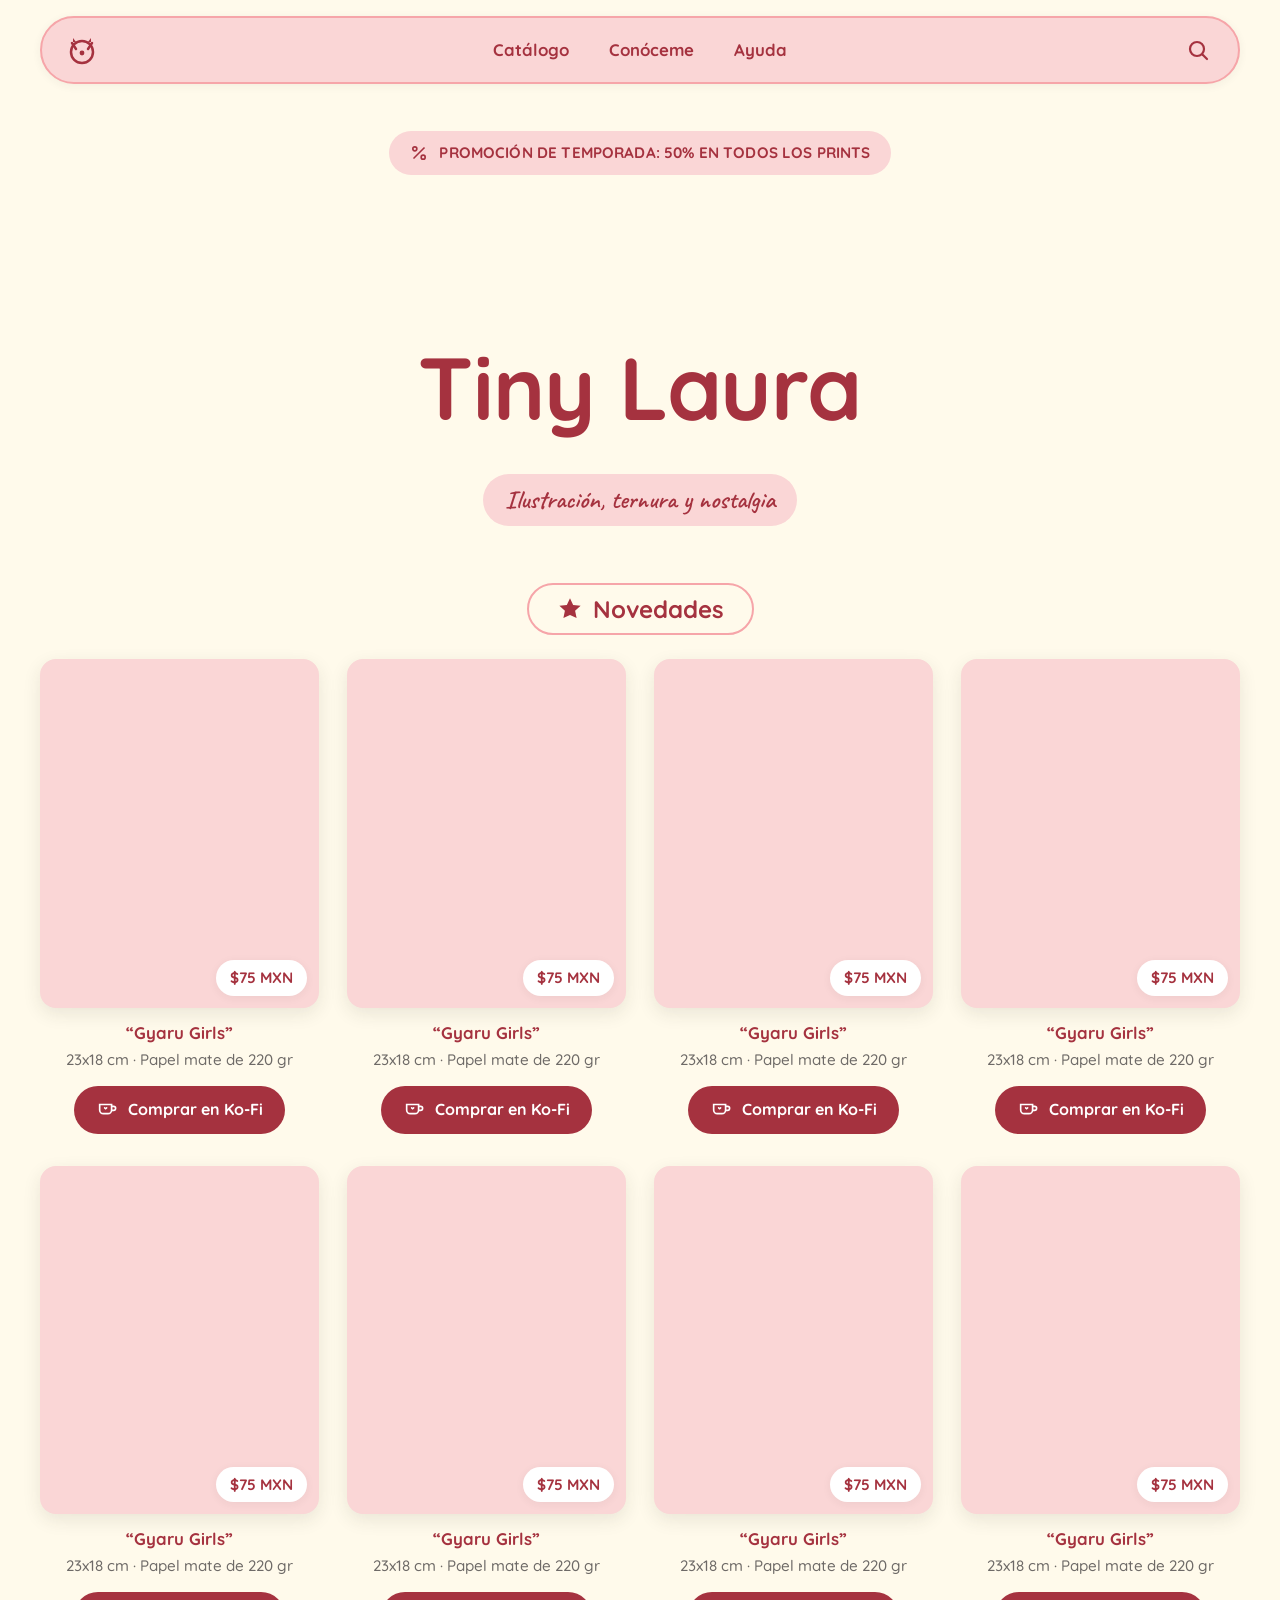
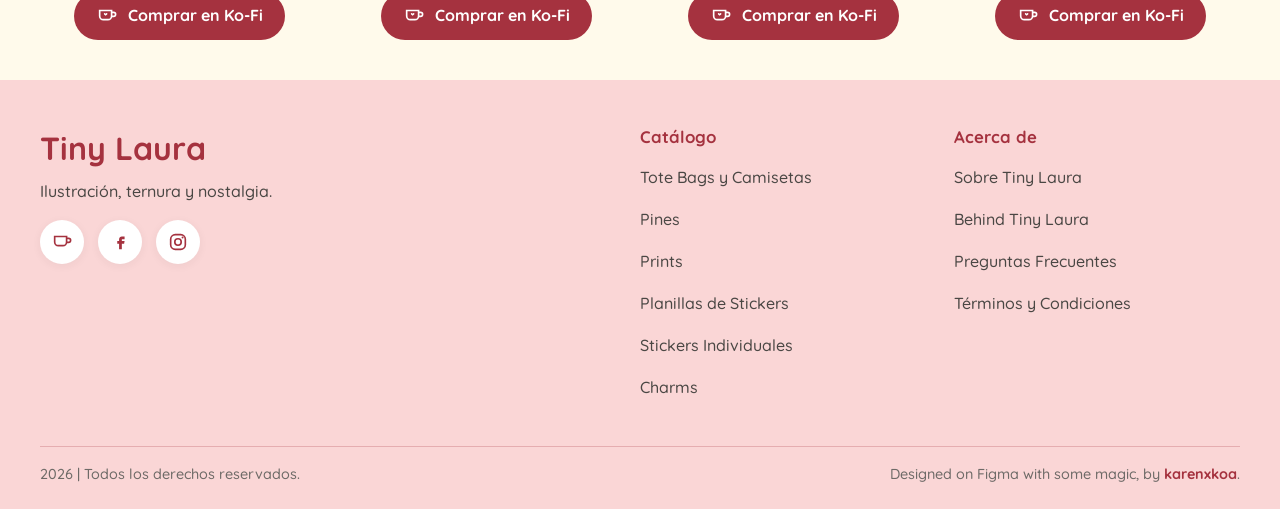
==== index.html @ ce735a69 "Initial commit" ====
<!DOCTYPE html>
<html lang="es">
<head>
<meta charset="UTF-8">
<meta name="viewport" content="width=device-width, initial-scale=1">
<title>Tiny Laura — Ilustración, ternura y nostalgia</title>
<meta name="description" content="Catálogo de prints, planillas, stickers y pines kawaii de Tiny Laura.">
<link rel="preconnect" href="https://fonts.googleapis.com">
<link rel="preconnect" href="https://fonts.gstatic.com" crossorigin>
<link href="https://fonts.googleapis.com/css2?family=Quicksand:wght@400;500;600;700&family=Caveat:wght@500;600;700&display=swap" rel="stylesheet">
<link rel="stylesheet" href="styles.css">
</head>
<body>
<a class="skip-link" href="#main">Saltar al contenido</a>
<header class="site-header">
  <div class="wrap">
    <nav class="navbar" aria-label="Navegación principal">
      <a class="brand-mark" href="index.html" aria-label="Tiny Laura — Inicio">
        <svg viewBox="0 0 32 32" fill="none" aria-hidden="true">
          <path d="M7 4l3 4H7zM25 4l-3 4h3z" fill="currentColor"/>
          <circle cx="16" cy="18" r="11" fill="none" stroke="currentColor" stroke-width="2.5"/>
          <path d="M6 9l4 6M26 9l-4 6" stroke="currentColor" stroke-width="2.5" stroke-linecap="round"/>
          <circle cx="16" cy="19" r="2.4" fill="currentColor"/>
        </svg>
      </a>
      <ul class="nav-links" id="nav-links">
        <li><a href="categorias.html">Catálogo</a></li>
        <li><a href="conoceme.html">Conóceme</a></li>
        <li><a href="ayuda.html">Ayuda</a></li>
      </ul>
      <div class="nav-actions">
        <button class="icon-btn search-toggle" aria-controls="search-panel" aria-expanded="false" aria-label="Buscar"><svg viewBox="0 0 24 24" fill="none" aria-hidden="true"><circle cx="11" cy="11" r="7" stroke="currentColor" stroke-width="2.2"/><path d="M16.5 16.5L21 21" stroke="currentColor" stroke-width="2.2" stroke-linecap="round"/></svg></button>
      </div>
    </nav>
    <div class="search-panel" id="search-panel" hidden>
      <label class="sr-only" for="q">Buscar productos</label>
      <input type="search" id="q" name="q" placeholder="Buscar prints, stickers, pines…">
    </div>
  </div>
</header>
<main id="main">
  <div class="wrap">
    <section class="hero" aria-labelledby="hero-title">
      <p class="promo-banner">
        <svg viewBox="0 0 24 24" fill="none" aria-hidden="true"><circle cx="7" cy="7" r="2.4" stroke="currentColor" stroke-width="2"/><circle cx="17" cy="17" r="2.4" stroke="currentColor" stroke-width="2"/><path d="M6 18L18 6" stroke="currentColor" stroke-width="2" stroke-linecap="round"/></svg>
        Promoción de temporada: 50% en todos los prints
      </p>
      <img class="hero-mascot" src="assets/gatonejo.png" alt="Gatonejo, la mascota de Tiny Laura: un conejo con orejas de gato" onerror="this.style.visibility='hidden'">
      <h1 class="hero-title" id="hero-title">Tiny Laura</h1>
      <p class="hero-slogan">Ilustración, ternura y nostalgia</p>
    </section>

    <div class="section-pill-wrap">
      <h2 class="section-pill">
        <svg viewBox="0 0 24 24" fill="currentColor" aria-hidden="true"><path d="M12 2l2.9 6.3 6.9.7-5.1 4.6 1.4 6.8L12 17.6 5.9 20.4l1.4-6.8L2.2 9l6.9-.7z"/></svg>
        Novedades
      </h2>
    </div>
    <section aria-label="Productos nuevos">
      <ul class="product-grid" role="list" style="list-style:none;padding:0;">
        <li class="product-card">
          <a class="product-media" href="producto.html" aria-label="Ver detalle de Gyaru Girls">
            <span class="price-badge">$75 MXN</span>
          </a>
          <p class="product-name"><a href="producto.html">“Gyaru Girls”</a></p>
          <p class="product-meta">23x18 cm · Papel mate de 220 gr</p>
          <button class="btn-kofi" data-kofi data-kofi-url="https://ko-fi.com/tinylaura"><svg viewBox="0 0 24 24" fill="none" aria-hidden="true"><path d="M4 6h13v6a4 4 0 01-4 4H8a4 4 0 01-4-4V6z" stroke="currentColor" stroke-width="1.8"/><path d="M17 8h2.2a2.2 2.2 0 010 4.4H17" stroke="currentColor" stroke-width="1.8"/><path d="M8.5 9.5c0-.8 1.4-1 2 0 .6-1 2-.8 2 0 0 1-2 2.2-2 2.2s-2-1.2-2-2.2z" fill="currentColor"/></svg> Comprar en Ko-Fi</button>
        </li>
        <li class="product-card">
          <a class="product-media" href="producto.html" aria-label="Ver detalle de Gyaru Girls">
            <span class="price-badge">$75 MXN</span>
          </a>
          <p class="product-name"><a href="producto.html">“Gyaru Girls”</a></p>
          <p class="product-meta">23x18 cm · Papel mate de 220 gr</p>
          <button class="btn-kofi" data-kofi data-kofi-url="https://ko-fi.com/tinylaura"><svg viewBox="0 0 24 24" fill="none" aria-hidden="true"><path d="M4 6h13v6a4 4 0 01-4 4H8a4 4 0 01-4-4V6z" stroke="currentColor" stroke-width="1.8"/><path d="M17 8h2.2a2.2 2.2 0 010 4.4H17" stroke="currentColor" stroke-width="1.8"/><path d="M8.5 9.5c0-.8 1.4-1 2 0 .6-1 2-.8 2 0 0 1-2 2.2-2 2.2s-2-1.2-2-2.2z" fill="currentColor"/></svg> Comprar en Ko-Fi</button>
        </li>
        <li class="product-card">
          <a class="product-media" href="producto.html" aria-label="Ver detalle de Gyaru Girls">
            <span class="price-badge">$75 MXN</span>
          </a>
          <p class="product-name"><a href="producto.html">“Gyaru Girls”</a></p>
          <p class="product-meta">23x18 cm · Papel mate de 220 gr</p>
          <button class="btn-kofi" data-kofi data-kofi-url="https://ko-fi.com/tinylaura"><svg viewBox="0 0 24 24" fill="none" aria-hidden="true"><path d="M4 6h13v6a4 4 0 01-4 4H8a4 4 0 01-4-4V6z" stroke="currentColor" stroke-width="1.8"/><path d="M17 8h2.2a2.2 2.2 0 010 4.4H17" stroke="currentColor" stroke-width="1.8"/><path d="M8.5 9.5c0-.8 1.4-1 2 0 .6-1 2-.8 2 0 0 1-2 2.2-2 2.2s-2-1.2-2-2.2z" fill="currentColor"/></svg> Comprar en Ko-Fi</button>
        </li>
        <li class="product-card">
          <a class="product-media" href="producto.html" aria-label="Ver detalle de Gyaru Girls">
            <span class="price-badge">$75 MXN</span>
          </a>
          <p class="product-name"><a href="producto.html">“Gyaru Girls”</a></p>
          <p class="product-meta">23x18 cm · Papel mate de 220 gr</p>
          <button class="btn-kofi" data-kofi data-kofi-url="https://ko-fi.com/tinylaura"><svg viewBox="0 0 24 24" fill="none" aria-hidden="true"><path d="M4 6h13v6a4 4 0 01-4 4H8a4 4 0 01-4-4V6z" stroke="currentColor" stroke-width="1.8"/><path d="M17 8h2.2a2.2 2.2 0 010 4.4H17" stroke="currentColor" stroke-width="1.8"/><path d="M8.5 9.5c0-.8 1.4-1 2 0 .6-1 2-.8 2 0 0 1-2 2.2-2 2.2s-2-1.2-2-2.2z" fill="currentColor"/></svg> Comprar en Ko-Fi</button>
        </li>
        <li class="product-card">
          <a class="product-media" href="producto.html" aria-label="Ver detalle de Gyaru Girls">
            <span class="price-badge">$75 MXN</span>
          </a>
          <p class="product-name"><a href="producto.html">“Gyaru Girls”</a></p>
          <p class="product-meta">23x18 cm · Papel mate de 220 gr</p>
          <button class="btn-kofi" data-kofi data-kofi-url="https://ko-fi.com/tinylaura"><svg viewBox="0 0 24 24" fill="none" aria-hidden="true"><path d="M4 6h13v6a4 4 0 01-4 4H8a4 4 0 01-4-4V6z" stroke="currentColor" stroke-width="1.8"/><path d="M17 8h2.2a2.2 2.2 0 010 4.4H17" stroke="currentColor" stroke-width="1.8"/><path d="M8.5 9.5c0-.8 1.4-1 2 0 .6-1 2-.8 2 0 0 1-2 2.2-2 2.2s-2-1.2-2-2.2z" fill="currentColor"/></svg> Comprar en Ko-Fi</button>
        </li>
        <li class="product-card">
          <a class="product-media" href="producto.html" aria-label="Ver detalle de Gyaru Girls">
            <span class="price-badge">$75 MXN</span>
          </a>
          <p class="product-name"><a href="producto.html">“Gyaru Girls”</a></p>
          <p class="product-meta">23x18 cm · Papel mate de 220 gr</p>
          <button class="btn-kofi" data-kofi data-kofi-url="https://ko-fi.com/tinylaura"><svg viewBox="0 0 24 24" fill="none" aria-hidden="true"><path d="M4 6h13v6a4 4 0 01-4 4H8a4 4 0 01-4-4V6z" stroke="currentColor" stroke-width="1.8"/><path d="M17 8h2.2a2.2 2.2 0 010 4.4H17" stroke="currentColor" stroke-width="1.8"/><path d="M8.5 9.5c0-.8 1.4-1 2 0 .6-1 2-.8 2 0 0 1-2 2.2-2 2.2s-2-1.2-2-2.2z" fill="currentColor"/></svg> Comprar en Ko-Fi</button>
        </li>
        <li class="product-card">
          <a class="product-media" href="producto.html" aria-label="Ver detalle de Gyaru Girls">
            <span class="price-badge">$75 MXN</span>
          </a>
          <p class="product-name"><a href="producto.html">“Gyaru Girls”</a></p>
          <p class="product-meta">23x18 cm · Papel mate de 220 gr</p>
          <button class="btn-kofi" data-kofi data-kofi-url="https://ko-fi.com/tinylaura"><svg viewBox="0 0 24 24" fill="none" aria-hidden="true"><path d="M4 6h13v6a4 4 0 01-4 4H8a4 4 0 01-4-4V6z" stroke="currentColor" stroke-width="1.8"/><path d="M17 8h2.2a2.2 2.2 0 010 4.4H17" stroke="currentColor" stroke-width="1.8"/><path d="M8.5 9.5c0-.8 1.4-1 2 0 .6-1 2-.8 2 0 0 1-2 2.2-2 2.2s-2-1.2-2-2.2z" fill="currentColor"/></svg> Comprar en Ko-Fi</button>
        </li>
        <li class="product-card">
          <a class="product-media" href="producto.html" aria-label="Ver detalle de Gyaru Girls">
            <span class="price-badge">$75 MXN</span>
          </a>
          <p class="product-name"><a href="producto.html">“Gyaru Girls”</a></p>
          <p class="product-meta">23x18 cm · Papel mate de 220 gr</p>
          <button class="btn-kofi" data-kofi data-kofi-url="https://ko-fi.com/tinylaura"><svg viewBox="0 0 24 24" fill="none" aria-hidden="true"><path d="M4 6h13v6a4 4 0 01-4 4H8a4 4 0 01-4-4V6z" stroke="currentColor" stroke-width="1.8"/><path d="M17 8h2.2a2.2 2.2 0 010 4.4H17" stroke="currentColor" stroke-width="1.8"/><path d="M8.5 9.5c0-.8 1.4-1 2 0 .6-1 2-.8 2 0 0 1-2 2.2-2 2.2s-2-1.2-2-2.2z" fill="currentColor"/></svg> Comprar en Ko-Fi</button>
        </li>
      </ul>
    </section>
  </div>
</main>
<footer class="site-footer">
  <div class="wrap">
    <div class="footer-grid">
      <div class="footer-brand">
        <p class="wordmark">Tiny Laura</p>
        <p>Ilustración, ternura y nostalgia.</p>
        <div class="footer-social">
          <a href="https://ko-fi.com/tinylaura" aria-label="Ko-fi"><svg viewBox="0 0 24 24" fill="none" aria-hidden="true"><path d="M4 6h13v6a4 4 0 01-4 4H8a4 4 0 01-4-4V6z" stroke="currentColor" stroke-width="1.8"/><path d="M17 8h2.2a2.2 2.2 0 010 4.4H17" stroke="currentColor" stroke-width="1.8"/></svg></a>
          <a href="https://facebook.com/tinylaura" aria-label="Facebook"><svg viewBox="0 0 24 24" fill="currentColor" aria-hidden="true"><path d="M14 9h3V6h-3c-1.7 0-3 1.3-3 3v2H9v3h2v6h3v-6h2.5l.5-3H14V9.5c0-.3.2-.5.5-.5z"/></svg></a>
          <a href="https://instagram.com/tiny.laura_" aria-label="Instagram"><svg viewBox="0 0 24 24" fill="none" aria-hidden="true"><rect x="4" y="4" width="16" height="16" rx="5" stroke="currentColor" stroke-width="1.8"/><circle cx="12" cy="12" r="3.5" stroke="currentColor" stroke-width="1.8"/><circle cx="17" cy="7" r="1.1" fill="currentColor"/></svg></a>
        </div>
      </div>
      <nav class="footer-col" aria-label="Catálogo">
        <h3>Catálogo</h3>
        <ul>
          <li><a href="totes-y-tshirts.html">Tote Bags y Camisetas</a></li>
          <li><a href="pines.html">Pines</a></li>
          <li><a href="prints.html">Prints</a></li>
          <li><a href="planillas.html">Planillas de Stickers</a></li>
          <li><a href="stickers.html">Stickers Individuales</a></li>
          <li><a href="charms.html">Charms</a></li>
        </ul>
      </nav>
      <nav class="footer-col" aria-label="Acerca de">
        <h3>Acerca de</h3>
        <ul>
          <li><a href="conoceme.html">Sobre Tiny Laura</a></li>
          <li><a href="conoceme.html">Behind Tiny Laura</a></li>
          <li><a href="ayuda.html">Preguntas Frecuentes</a></li>
          <li><a href="ayuda.html">Términos y Condiciones</a></li>
        </ul>
      </nav>
    </div>
    <div class="footer-bottom">
      <span>2026 | Todos los derechos reservados.</span>
      <span>Designed on Figma with some magic, by <a href="https://karenxkoa.com"><strong>karenxkoa</strong></a>.</span>
    </div>
  </div>
</footer>
<nav class="bottom-nav" aria-label="Navegación">
  <ul>
    <li><a href="index.html" aria-current="page"><svg viewBox="0 0 24 24" fill="none" aria-hidden="true"><path d="M4 11l8-6 8 6" stroke="currentColor" stroke-width="2" stroke-linecap="round" stroke-linejoin="round"/><path d="M6 10v9h12v-9" stroke="currentColor" stroke-width="2" stroke-linejoin="round"/></svg><span>Inicio</span></a></li>
    <li><button class="search-toggle" type="button" aria-controls="search-panel" aria-expanded="false"><svg viewBox="0 0 24 24" fill="none" aria-hidden="true"><circle cx="11" cy="11" r="7" stroke="currentColor" stroke-width="2.2"/><path d="M16.5 16.5L21 21" stroke="currentColor" stroke-width="2.2" stroke-linecap="round"/></svg><span>Buscar</span></button></li>
    <li><a href="categorias.html"><svg viewBox="0 0 24 24" fill="none" aria-hidden="true"><rect x="4" y="4" width="7" height="7" rx="2" stroke="currentColor" stroke-width="2"/><rect x="13" y="4" width="7" height="7" rx="2" stroke="currentColor" stroke-width="2"/><rect x="4" y="13" width="7" height="7" rx="2" stroke="currentColor" stroke-width="2"/><rect x="13" y="13" width="7" height="7" rx="2" stroke="currentColor" stroke-width="2"/></svg><span>Categorías</span></a></li>
    <li><a href="conoceme.html"><svg viewBox="0 0 24 24" fill="none" aria-hidden="true"><circle cx="12" cy="8" r="4" stroke="currentColor" stroke-width="2"/><path d="M4 20c0-4 3.6-6 8-6s8 2 8 6" stroke="currentColor" stroke-width="2" stroke-linecap="round"/></svg><span>Sobre mí</span></a></li>
  </ul>
</nav>
<div class="modal-backdrop" id="kofi-modal" hidden>
  <div class="modal" role="dialog" aria-modal="true" aria-labelledby="kofi-title" aria-describedby="kofi-desc">
    <div class="modal-icon" aria-hidden="true"><svg viewBox="0 0 24 24" width="28" height="28" fill="none"><path d="M4 6h13v6a4 4 0 01-4 4H8a4 4 0 01-4-4V6z" stroke="currentColor" stroke-width="1.8"/><path d="M17 8h2.2a2.2 2.2 0 010 4.4H17" stroke="currentColor" stroke-width="1.8"/></svg></div>
    <h2 id="kofi-title">Ir a la tienda</h2>
    <p id="kofi-desc">Serás redirigidx a la tienda en Ko-fi para completar tu compra.</p>
    <div class="modal-actions">
      <a class="btn-kofi" data-kofi-go href="https://ko-fi.com/tinylaura" target="_blank" rel="noopener">Ir a Ko-fi</a>
      <button class="btn-ghost" data-kofi-stay type="button">Permanecer aquí</button>
    </div>
  </div>
</div>
<script src="app.js"></script>
</body>
</html>
---- styles.css ----
/* =========================================================
   Tiny Laura — Sistema de diseño (mobile-first, responsivo)
   Basado en los mockups de Figma de karenxkoa.
   Tipografía: Quicksand (UI/cuerpo) + Caveat (acentos decorativos)
   ========================================================= */

/* ---------- Tokens ---------- */
:root{
  /* Decorativos (SOLO fondos / acentos) */
  --pink-pale:  #FAD6D6;
  --pink:       #F6A5A9;
  --pink-soft:  #F47C84;   /* decorativo: NO usar en texto/botones sobre claro */

  /* Funcionales (texto + UI interactiva) */
  --coral:      #A5323F;   /* coral funcional: texto/botones/interactivos */
  --coral-ink:  #8C2A35;   /* coral más oscuro para hover/estados */

  /* Neutros cálidos */
  --cream:      #FFFAEB;   /* fondo de página */
  --sand:       #EDE6DC;
  --gray:       #BFC0C2;
  --ink:        #332F2C;   /* casi negro */
  --text:       #4A4744;   /* cuerpo */
  --text-soft:  #6E6A67;   /* secundario */

  /* Estados (avisos) */
  --success:    #2E6B3D;  --success-bg:#E1F0E4;
  --warning:    #8A5A12;  --warning-bg:#FBEACD;
  --error:      #A93226;  --error-bg:  #FADEDC;
  --info:       #6B3F8C;  --info-bg:   #F0E5F7;

  /* Radios / sombras / espaciado (base 8) */
  --r-pill: 999px;
  --r-lg: 24px;
  --r-md: 16px;
  --r-sm: 12px;
  --shadow-card: 0 6px 18px rgba(51,47,44,.10);
  --shadow-soft: 0 2px 10px rgba(51,47,44,.06);

  --wrap: 1200px;
  --gutter: 20px;
}

/* ---------- Reset ligero ---------- */
*,*::before,*::after{ box-sizing:border-box; }
html{ -webkit-text-size-adjust:100%; }
body{
  margin:0;
  font-family:'Quicksand',system-ui,sans-serif;
  font-weight:500;
  color:var(--text);
  background:var(--cream);
  line-height:1.55;
  -webkit-font-smoothing:antialiased;
}
img{ max-width:100%; display:block; }
a{ color:inherit; text-decoration:none; }
button{ font:inherit; cursor:pointer; }

/* Foco visible accesible en todo lo interactivo */
:focus-visible{
  outline:3px solid var(--coral);
  outline-offset:3px;
  border-radius:6px;
}

/* Utilidad: contenedor centrado */
.wrap{ width:min(100% - (var(--gutter)*2), var(--wrap)); margin-inline:auto; }

/* Salto para lectores de pantalla / teclado */
.skip-link{
  position:absolute; left:-999px; top:8px; z-index:100;
  background:var(--coral); color:#fff; padding:10px 16px; border-radius:var(--r-pill);
}
.skip-link:focus{ left:16px; }

.sr-only{
  position:absolute; width:1px; height:1px; padding:0; margin:-1px;
  overflow:hidden; clip:rect(0 0 0 0); white-space:nowrap; border:0;
}

/* =========================================================
   HEADER — píldora flotante
   ========================================================= */
.site-header{ padding:16px 0 8px; }
.navbar{
  display:flex; align-items:center; gap:12px;
  background:var(--pink-pale);
  border:2px solid var(--pink);
  border-radius:var(--r-pill);
  padding:10px 18px;
  box-shadow:var(--shadow-soft);
}
.brand-mark{
  display:inline-flex; align-items:center; justify-content:center;
  width:44px; height:44px; flex:0 0 auto; color:var(--coral);
}
.brand-mark svg{ width:32px; height:32px; }

.nav-links{
  display:flex; align-items:center; gap:8px;
  margin:0 auto; padding:0; list-style:none;
}
.nav-links a{
  display:inline-flex; align-items:center;
  min-height:44px; padding:0 16px;
  font-weight:700; font-size:1.05rem; color:var(--coral);
  border-radius:var(--r-pill);
}
.nav-links a:hover{ background:rgba(165,50,63,.08); }
.nav-links a[aria-current="page"]{ background:rgba(165,50,63,.12); }

.nav-actions{ display:flex; align-items:center; gap:6px; }
.icon-btn{
  display:inline-flex; align-items:center; justify-content:center;
  width:44px; height:44px; border:0; background:transparent;
  color:var(--coral); border-radius:var(--r-pill);
}
.icon-btn:hover{ background:rgba(165,50,63,.08); }
.icon-btn svg{ width:24px; height:24px; }

.nav-toggle{ display:none; } /* visible sólo en móvil */

/* Buscador desplegable */
.search-panel{
  width:min(100% - 32px, var(--wrap)); margin:8px auto 0;
}
.search-panel[hidden]{ display:none; }
.search-panel input{
  width:100%; min-height:48px; padding:0 18px;
  border:2px solid var(--pink); border-radius:var(--r-pill);
  background:#fff; color:var(--ink); font:inherit;
}
.search-panel input::placeholder{ color:var(--text-soft); }

/* =========================================================
   TÍTULO DE SECCIÓN (píldora con icono)
   ========================================================= */
.section-pill{
  display:inline-flex; align-items:center; gap:10px;
  min-height:52px; padding:0 28px; margin:24px auto 8px;
  border:2px solid var(--pink); border-radius:var(--r-pill);
  color:var(--coral); font-weight:700; font-size:1.5rem;
  background:transparent;
}
.section-pill svg{ width:26px; height:26px; }
.center{ text-align:center; }
.section-pill-wrap{ display:flex; justify-content:center; }

/* Título "script" decorativo (Caveat) */
.script{
  font-family:'Caveat',cursive; color:var(--coral);
  font-weight:700; line-height:1.05;
}

/* =========================================================
   HERO (landing)
   ========================================================= */
.hero{ text-align:center; padding:24px 0 8px; }
.promo-banner{
  display:inline-flex; align-items:center; gap:10px;
  padding:10px 20px; border-radius:var(--r-pill);
  background:var(--pink-pale); color:var(--coral);
  font-weight:700; font-size:.95rem; letter-spacing:.01em;
  text-transform:uppercase;
}
.promo-banner svg{ width:20px; height:20px; }
.hero-mascot{ width:120px; height:auto; margin:20px auto 4px; }
.hero-title{
  font-family:'Quicksand',sans-serif; font-weight:700;
  color:var(--coral); font-size:clamp(3rem,12vw,5.5rem);
  letter-spacing:-.01em; margin:.1em 0 .2em; line-height:1;
}
.hero-slogan{
  display:inline-block; font-family:'Caveat',cursive;
  font-size:1.6rem; font-weight:600; color:var(--coral);
  background:var(--pink-pale); padding:6px 22px; border-radius:var(--r-pill);
}

/* =========================================================
   PÍLDORAS DE CATEGORÍA (slider)
   ========================================================= */
.pill-slider{
  display:flex; gap:12px; overflow-x:auto; padding:8px 4px 12px;
  scroll-snap-type:x proximity; -webkit-overflow-scrolling:touch;
}
.pill-slider::-webkit-scrollbar{ height:6px; }
.pill-slider::-webkit-scrollbar-thumb{ background:var(--pink); border-radius:99px; }
.cat-pill{
  scroll-snap-align:start; white-space:nowrap;
  display:inline-flex; align-items:center;
  min-height:44px; padding:0 20px;
  border:2px solid var(--pink); border-radius:var(--r-pill);
  color:var(--coral); background:transparent; font-weight:600; font-size:1rem;
}
.cat-pill:hover{ background:rgba(165,50,63,.06); }
.cat-pill[aria-pressed="true"],
.cat-pill.is-active{ background:var(--pink); color:#fff; border-color:var(--pink); }

/* =========================================================
   GRID + PRODUCT CARD
   ========================================================= */
.product-grid{
  display:grid; gap:28px 24px; margin:16px 0 8px;
  grid-template-columns:repeat(1,1fr);
}
.product-card{ text-align:center; }
.product-media{
  /* display:block es obligatorio: en las tarjetas este elemento es un <a>, que por
     defecto es inline, y aspect-ratio no aplica a inline no reemplazado (la caja
     colapsaba a 0 de alto y el badge de precio quedaba suelto). */
  display:block;
  position:relative; border-radius:var(--r-md); overflow:hidden;
  background:var(--pink-pale); box-shadow:var(--shadow-card);
  aspect-ratio:4/5;
}
.product-media img{ width:100%; height:100%; object-fit:cover; }
.price-badge{
  position:absolute; right:12px; bottom:12px;
  background:#fff; color:var(--coral); font-weight:700; font-size:.95rem;
  padding:6px 14px; border-radius:var(--r-pill); box-shadow:var(--shadow-soft);
}
.product-name{
  margin:12px 0 2px; font-weight:700; color:var(--coral); font-size:1.05rem;
}
.product-meta{ color:var(--text-soft); font-size:.95rem; margin:0; }
.product-card .btn-kofi{ margin-top:14px; }

/* Variante "Behind Tiny Laura" (galería sin precio/CTA) */
.gallery-grid{
  display:grid; gap:24px; grid-template-columns:repeat(2,1fr); margin:16px 0;
}
.gallery-card figure{ margin:0; }
/* Tarjeta de categoría: un solo enlace envuelve imagen + nombre, así que necesita
   ser bloque para que el foco visible rodee la tarjeta completa y no cada línea. */
.gallery-card > a{ display:block; }
.gallery-card .ph{
  aspect-ratio:1/1; background:var(--pink-pale);
  border-radius:var(--r-md); box-shadow:var(--shadow-card);
}
.gallery-card figcaption{ margin-top:10px; text-align:center; }
.gallery-card .name{ font-weight:700; color:var(--coral); }
.gallery-card .meta{ color:var(--text-soft); font-size:.9rem; }

/* =========================================================
   BOTONES
   ========================================================= */
.btn-kofi{
  display:inline-flex; align-items:center; justify-content:center; gap:10px;
  min-height:48px; padding:0 22px;
  background:var(--coral); color:#fff; font-weight:700; font-size:1rem;
  border:0; border-radius:var(--r-pill); width:100%;
  transition:background .15s ease;
}
.btn-kofi:hover{ background:var(--coral-ink); }
.btn-kofi svg{ width:22px; height:22px; }

.btn-ghost{
  display:inline-flex; align-items:center; justify-content:center;
  min-height:48px; padding:0 22px; background:transparent;
  color:var(--coral); border:2px solid var(--coral); border-radius:var(--r-pill);
  font-weight:700;
}
.btn-ghost:hover{ background:rgba(165,50,63,.06); }

/* =========================================================
   CONÓCEME
   ========================================================= */
.about-grid{
  display:grid; gap:28px; grid-template-columns:1fr; margin:8px 0 24px;
}
.polaroid{
  background:#fff; padding:16px 16px 44px; border-radius:6px;
  box-shadow:var(--shadow-card); max-width:420px; margin-inline:auto; width:100%;
}
.polaroid .photo{ aspect-ratio:4/5; background:var(--ink); border-radius:2px; }
.about-bio{
  background:var(--pink-pale); border-radius:var(--r-lg); padding:28px 26px;
  min-height:220px;
}
.about-bio .eyebrow{
  font-family:'Caveat',cursive; font-size:1.6rem; color:var(--pink-soft);
  text-align:right; margin:0 0 4px;
}
.about-bio h2{
  font-family:'Caveat',cursive; color:var(--coral);
  font-size:2rem; margin:.1em 0 .4em;
}
.about-bio p{ color:var(--text); margin:0; }

.subhead{
  font-family:'Caveat',cursive; color:var(--coral);
  font-size:2rem; text-align:center; margin:28px 0 12px;
}

.social-panel, .contact-panel{
  background:var(--pink-pale); border-radius:var(--r-lg);
  padding:26px; max-width:640px; margin:0 auto 8px;
}
.social-row{
  display:flex; justify-content:center; gap:40px; flex-wrap:wrap;
}
.social-item{ text-align:center; color:var(--coral); font-weight:600; }
.social-item .chip{
  display:inline-flex; align-items:center; justify-content:center;
  width:56px; height:56px; background:#fff; border-radius:50%;
  color:var(--coral); margin-bottom:8px; box-shadow:var(--shadow-soft);
}
.social-item .chip svg{ width:28px; height:28px; }
.contact-panel{ max-width:320px; text-align:center; }

/* =========================================================
   AYUDA / FAQ
   ========================================================= */
.faq-tabs{ display:flex; justify-content:center; gap:14px; margin:8px 0 24px; flex-wrap:wrap; }
.faq{ max-width:1040px; margin-inline:auto; padding-bottom:8px; }
.faq h2{ color:var(--coral); font-size:1.6rem; margin:28px 0 10px; }
.faq p{ color:var(--text); margin:0 0 14px; }

/* =========================================================
   PRODUCTO (detalle)
   ========================================================= */
.pd-grid{
  display:grid; gap:32px; grid-template-columns:1fr; margin:8px 0 40px;
}
.pd-media{
  background:var(--pink-pale); border-radius:var(--r-md);
  box-shadow:var(--shadow-card); overflow:hidden; aspect-ratio:4/5;
  max-width:460px; margin-inline:auto; width:100%;
}
.pd-media img{ width:100%; height:100%; object-fit:cover; }
.pd-title{ color:var(--coral); font-size:1.9rem; font-weight:700; margin:0 0 18px; }
.pd-info h2{ color:var(--coral); font-size:1.2rem; margin:0 0 8px; }
.pd-info p{ color:var(--text); }
.pd-options{ display:flex; gap:12px; flex-wrap:wrap; margin:6px 0 22px; }
.pd-price{ color:var(--coral); font-size:2rem; font-weight:700; margin:8px 0 20px; }
.pd-buy{ max-width:280px; }
.similar-title{ color:var(--coral); font-size:1.6rem; margin:8px 0 18px; }

/* =========================================================
   FOOTER
   ========================================================= */
.site-footer{
  background:var(--pink-pale); margin-top:40px; padding:44px 0 24px;
}
.footer-grid{
  display:grid; gap:28px; grid-template-columns:1fr;
}
.footer-brand .wordmark{
  font-family:'Quicksand',sans-serif; font-weight:700;
  color:var(--coral); font-size:2rem; margin:0 0 6px;
}
.footer-brand p{ color:var(--text); margin:0 0 16px; }
.footer-social{ display:flex; gap:14px; }
.footer-social a{
  display:inline-flex; align-items:center; justify-content:center;
  width:44px; height:44px; background:#fff; border-radius:50%;
  color:var(--coral); box-shadow:var(--shadow-soft);
}
.footer-social svg{ width:22px; height:22px; }
.footer-col h3{
  color:var(--coral); font-size:1.05rem; margin:0 0 12px; font-weight:700;
}
.footer-col ul{ list-style:none; margin:0; padding:0; }
.footer-col li{ margin-bottom:10px; }
.footer-col a{
  color:var(--text); display:inline-flex; align-items:center; min-height:32px;
}
.footer-col a:hover{ color:var(--coral); }
.footer-bottom{
  border-top:1px solid rgba(165,50,63,.25); margin-top:32px; padding-top:16px;
  display:flex; justify-content:space-between; gap:12px; flex-wrap:wrap;
  color:var(--text-soft); font-size:.9rem;
}
.footer-bottom strong{ color:var(--coral); font-weight:700; }

/* =========================================================
   MODAL DE REDIRECCIÓN A KO-FI
   ========================================================= */
.modal-backdrop{
  position:fixed; inset:0; background:rgba(51,47,44,.5);
  display:flex; align-items:center; justify-content:center; padding:20px; z-index:60;
}
.modal-backdrop[hidden]{ display:none; }
.modal{
  background:var(--cream); border-radius:var(--r-lg); padding:32px 28px;
  max-width:420px; width:100%; text-align:center; box-shadow:0 20px 60px rgba(51,47,44,.3);
}
.modal .modal-icon{
  width:56px; height:56px; margin:0 auto 12px; color:var(--coral);
  display:flex; align-items:center; justify-content:center;
  background:var(--pink-pale); border-radius:50%;
}
.modal h2{ color:var(--coral); font-size:1.35rem; margin:0 0 8px; }
.modal p{ color:var(--text); margin:0 0 24px; }
.modal-actions{ display:flex; flex-direction:column; gap:12px; }
.modal-actions .btn-kofi,
.modal-actions .btn-ghost{ width:100%; }

/* =========================================================
   BOTTOM PILL NAV (solo móvil)
   ========================================================= */
.bottom-nav{
  display:none;                 /* se muestra sólo en el breakpoint móvil */
  position:fixed; left:0; right:0; bottom:12px; z-index:50;
  justify-content:center; pointer-events:none;
}
.bottom-nav ul{
  pointer-events:auto; list-style:none; margin:0;
  display:flex; justify-content:space-around; gap:4px;
  width:min(100% - 24px, 440px); padding:6px;
  background:var(--pink-pale); border:2px solid var(--pink);
  border-radius:var(--r-pill); box-shadow:var(--shadow-card);
}
.bottom-nav li{ flex:1; }
.bottom-nav a,
.bottom-nav button{
  width:100%; display:flex; flex-direction:column; align-items:center; justify-content:center;
  gap:3px; min-height:52px; padding:4px 6px;
  border:0; background:transparent; color:var(--coral);
  font-weight:600; font-size:.72rem; border-radius:var(--r-md); text-align:center;
}
.bottom-nav svg{ width:24px; height:24px; }
.bottom-nav a:hover,
.bottom-nav button:hover{ background:rgba(165,50,63,.08); }
/* Marca la sección activa: "page" en la propia página, "true" en sus subpáginas */
.bottom-nav a[aria-current]{ background:var(--pink); color:#fff; }

/* Respeta reduce-motion */
@media (prefers-reduced-motion:reduce){
  *{ animation:none !important; transition:none !important; scroll-behavior:auto !important; }
}

/* =========================================================
   BREAKPOINTS
   ========================================================= */

/* ≥ 480px : grid 2 columnas */
@media (min-width:480px){
  .product-grid{ grid-template-columns:repeat(2,1fr); }
}

/* ≤ 860px : UNA sola barra de navegación, la píldora inferior (bottom nav) */
@media (max-width:860px){
  .navbar{ display:none; }             /* píldora superior completa oculta: logo, links e icono de búsqueda */
  .site-header{ padding:8px 0 0; }     /* sin la píldora arriba, el header casi no ocupa alto */
  .bottom-nav{ display:flex; }         /* píldora inferior visible en móvil */
  body{ padding-bottom:96px; }         /* deja aire para que el bottom nav no tape el footer */
  html{ scroll-padding-bottom:104px; } /* evita que el bottom nav fijo oculte el elemento con foco */

  /* El buscador ya sólo se abre desde la píldora inferior: flota justo encima de ella */
  .search-panel{
    position:fixed; left:0; right:0; bottom:88px; z-index:49;
    width:min(100% - 24px, 440px); margin:0 auto;
  }
  .search-panel input{ box-shadow:var(--shadow-card); }
}

/* ≥ 861px : desktop. Las 7 pills de categoría ya caben en una línea, así que se
   centran como en el mockup en vez de seguir siendo un carrusel alineado a la izquierda. */
@media (min-width:861px){
  .pill-slider{ justify-content:center; flex-wrap:wrap; overflow-x:visible; }
}

/* ≥ 768px : tablet */
@media (min-width:768px){
  /* En móvil el CTA va a todo el ancho (mejor target); de tablet en adelante se
     ajusta al contenido y queda centrado, como en los mockups. */
  .product-card .btn-kofi{ width:auto; }
  .product-grid{ grid-template-columns:repeat(3,1fr); }
  .gallery-grid{ grid-template-columns:repeat(4,1fr); }
  .about-grid{ grid-template-columns:1fr 1fr; align-items:stretch; }
  .footer-grid{ grid-template-columns:2fr 1fr 1fr; }
  .pd-grid{ grid-template-columns:1fr 1fr; align-items:start; }
  .pd-media{ margin:0; }
  .modal-actions{ flex-direction:row-reverse; justify-content:center; }
  .modal-actions .btn-kofi,
  .modal-actions .btn-ghost{ width:auto; }
}

/* ≥ 1024px : desktop (grid de 4) */
@media (min-width:1024px){
  .product-grid{ grid-template-columns:repeat(4,1fr); gap:32px 28px; }
}
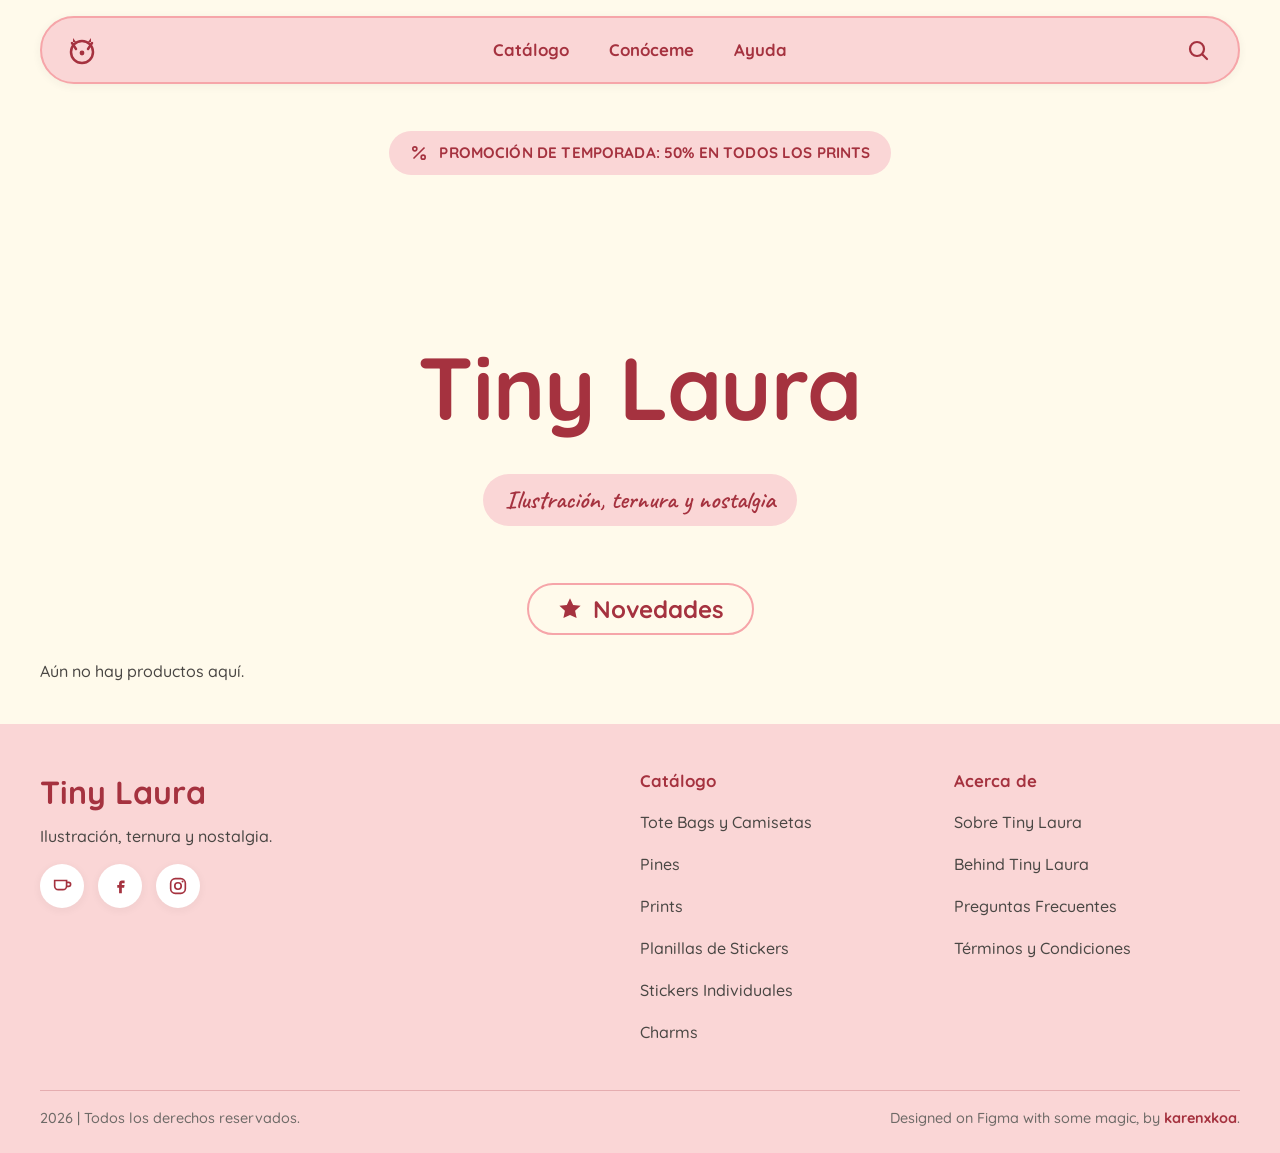
==== commit 06e4ba62: "Search fixed + Stripe connection Se arregló el comportamiento de la barra de búsqueda y se hizo cone" ====
--- a/index.html
+++ b/index.html
@@ -57,71 +57,8 @@
       </h2>
     </div>
     <section aria-label="Productos nuevos">
-      <ul class="product-grid" role="list" style="list-style:none;padding:0;">
-        <li class="product-card">
-          <a class="product-media" href="producto.html" aria-label="Ver detalle de Gyaru Girls">
-            <span class="price-badge">$75 MXN</span>
-          </a>
-          <p class="product-name"><a href="producto.html">“Gyaru Girls”</a></p>
-          <p class="product-meta">23x18 cm · Papel mate de 220 gr</p>
-          <button class="btn-kofi" data-kofi data-kofi-url="https://ko-fi.com/tinylaura"><svg viewBox="0 0 24 24" fill="none" aria-hidden="true"><path d="M4 6h13v6a4 4 0 01-4 4H8a4 4 0 01-4-4V6z" stroke="currentColor" stroke-width="1.8"/><path d="M17 8h2.2a2.2 2.2 0 010 4.4H17" stroke="currentColor" stroke-width="1.8"/><path d="M8.5 9.5c0-.8 1.4-1 2 0 .6-1 2-.8 2 0 0 1-2 2.2-2 2.2s-2-1.2-2-2.2z" fill="currentColor"/></svg> Comprar en Ko-Fi</button>
-        </li>
-        <li class="product-card">
-          <a class="product-media" href="producto.html" aria-label="Ver detalle de Gyaru Girls">
-            <span class="price-badge">$75 MXN</span>
-          </a>
-          <p class="product-name"><a href="producto.html">“Gyaru Girls”</a></p>
-          <p class="product-meta">23x18 cm · Papel mate de 220 gr</p>
-          <button class="btn-kofi" data-kofi data-kofi-url="https://ko-fi.com/tinylaura"><svg viewBox="0 0 24 24" fill="none" aria-hidden="true"><path d="M4 6h13v6a4 4 0 01-4 4H8a4 4 0 01-4-4V6z" stroke="currentColor" stroke-width="1.8"/><path d="M17 8h2.2a2.2 2.2 0 010 4.4H17" stroke="currentColor" stroke-width="1.8"/><path d="M8.5 9.5c0-.8 1.4-1 2 0 .6-1 2-.8 2 0 0 1-2 2.2-2 2.2s-2-1.2-2-2.2z" fill="currentColor"/></svg> Comprar en Ko-Fi</button>
-        </li>
-        <li class="product-card">
-          <a class="product-media" href="producto.html" aria-label="Ver detalle de Gyaru Girls">
-            <span class="price-badge">$75 MXN</span>
-          </a>
-          <p class="product-name"><a href="producto.html">“Gyaru Girls”</a></p>
-          <p class="product-meta">23x18 cm · Papel mate de 220 gr</p>
-          <button class="btn-kofi" data-kofi data-kofi-url="https://ko-fi.com/tinylaura"><svg viewBox="0 0 24 24" fill="none" aria-hidden="true"><path d="M4 6h13v6a4 4 0 01-4 4H8a4 4 0 01-4-4V6z" stroke="currentColor" stroke-width="1.8"/><path d="M17 8h2.2a2.2 2.2 0 010 4.4H17" stroke="currentColor" stroke-width="1.8"/><path d="M8.5 9.5c0-.8 1.4-1 2 0 .6-1 2-.8 2 0 0 1-2 2.2-2 2.2s-2-1.2-2-2.2z" fill="currentColor"/></svg> Comprar en Ko-Fi</button>
-        </li>
-        <li class="product-card">
-          <a class="product-media" href="producto.html" aria-label="Ver detalle de Gyaru Girls">
-            <span class="price-badge">$75 MXN</span>
-          </a>
-          <p class="product-name"><a href="producto.html">“Gyaru Girls”</a></p>
-          <p class="product-meta">23x18 cm · Papel mate de 220 gr</p>
-          <button class="btn-kofi" data-kofi data-kofi-url="https://ko-fi.com/tinylaura"><svg viewBox="0 0 24 24" fill="none" aria-hidden="true"><path d="M4 6h13v6a4 4 0 01-4 4H8a4 4 0 01-4-4V6z" stroke="currentColor" stroke-width="1.8"/><path d="M17 8h2.2a2.2 2.2 0 010 4.4H17" stroke="currentColor" stroke-width="1.8"/><path d="M8.5 9.5c0-.8 1.4-1 2 0 .6-1 2-.8 2 0 0 1-2 2.2-2 2.2s-2-1.2-2-2.2z" fill="currentColor"/></svg> Comprar en Ko-Fi</button>
-        </li>
-        <li class="product-card">
-          <a class="product-media" href="producto.html" aria-label="Ver detalle de Gyaru Girls">
-            <span class="price-badge">$75 MXN</span>
-          </a>
-          <p class="product-name"><a href="producto.html">“Gyaru Girls”</a></p>
-          <p class="product-meta">23x18 cm · Papel mate de 220 gr</p>
-          <button class="btn-kofi" data-kofi data-kofi-url="https://ko-fi.com/tinylaura"><svg viewBox="0 0 24 24" fill="none" aria-hidden="true"><path d="M4 6h13v6a4 4 0 01-4 4H8a4 4 0 01-4-4V6z" stroke="currentColor" stroke-width="1.8"/><path d="M17 8h2.2a2.2 2.2 0 010 4.4H17" stroke="currentColor" stroke-width="1.8"/><path d="M8.5 9.5c0-.8 1.4-1 2 0 .6-1 2-.8 2 0 0 1-2 2.2-2 2.2s-2-1.2-2-2.2z" fill="currentColor"/></svg> Comprar en Ko-Fi</button>
-        </li>
-        <li class="product-card">
-          <a class="product-media" href="producto.html" aria-label="Ver detalle de Gyaru Girls">
-            <span class="price-badge">$75 MXN</span>
-          </a>
-          <p class="product-name"><a href="producto.html">“Gyaru Girls”</a></p>
-          <p class="product-meta">23x18 cm · Papel mate de 220 gr</p>
-          <button class="btn-kofi" data-kofi data-kofi-url="https://ko-fi.com/tinylaura"><svg viewBox="0 0 24 24" fill="none" aria-hidden="true"><path d="M4 6h13v6a4 4 0 01-4 4H8a4 4 0 01-4-4V6z" stroke="currentColor" stroke-width="1.8"/><path d="M17 8h2.2a2.2 2.2 0 010 4.4H17" stroke="currentColor" stroke-width="1.8"/><path d="M8.5 9.5c0-.8 1.4-1 2 0 .6-1 2-.8 2 0 0 1-2 2.2-2 2.2s-2-1.2-2-2.2z" fill="currentColor"/></svg> Comprar en Ko-Fi</button>
-        </li>
-        <li class="product-card">
-          <a class="product-media" href="producto.html" aria-label="Ver detalle de Gyaru Girls">
-            <span class="price-badge">$75 MXN</span>
-          </a>
-          <p class="product-name"><a href="producto.html">“Gyaru Girls”</a></p>
-          <p class="product-meta">23x18 cm · Papel mate de 220 gr</p>
-          <button class="btn-kofi" data-kofi data-kofi-url="https://ko-fi.com/tinylaura"><svg viewBox="0 0 24 24" fill="none" aria-hidden="true"><path d="M4 6h13v6a4 4 0 01-4 4H8a4 4 0 01-4-4V6z" stroke="currentColor" stroke-width="1.8"/><path d="M17 8h2.2a2.2 2.2 0 010 4.4H17" stroke="currentColor" stroke-width="1.8"/><path d="M8.5 9.5c0-.8 1.4-1 2 0 .6-1 2-.8 2 0 0 1-2 2.2-2 2.2s-2-1.2-2-2.2z" fill="currentColor"/></svg> Comprar en Ko-Fi</button>
-        </li>
-        <li class="product-card">
-          <a class="product-media" href="producto.html" aria-label="Ver detalle de Gyaru Girls">
-            <span class="price-badge">$75 MXN</span>
-          </a>
-          <p class="product-name"><a href="producto.html">“Gyaru Girls”</a></p>
-          <p class="product-meta">23x18 cm · Papel mate de 220 gr</p>
-          <button class="btn-kofi" data-kofi data-kofi-url="https://ko-fi.com/tinylaura"><svg viewBox="0 0 24 24" fill="none" aria-hidden="true"><path d="M4 6h13v6a4 4 0 01-4 4H8a4 4 0 01-4-4V6z" stroke="currentColor" stroke-width="1.8"/><path d="M17 8h2.2a2.2 2.2 0 010 4.4H17" stroke="currentColor" stroke-width="1.8"/><path d="M8.5 9.5c0-.8 1.4-1 2 0 .6-1 2-.8 2 0 0 1-2 2.2-2 2.2s-2-1.2-2-2.2z" fill="currentColor"/></svg> Comprar en Ko-Fi</button>
-        </li>
+      <ul class="product-grid" role="list" data-novedades style="list-style:none;padding:0;">
+        <li class="empty-state">Cargando catálogo…</li>
       </ul>
     </section>
   </div>
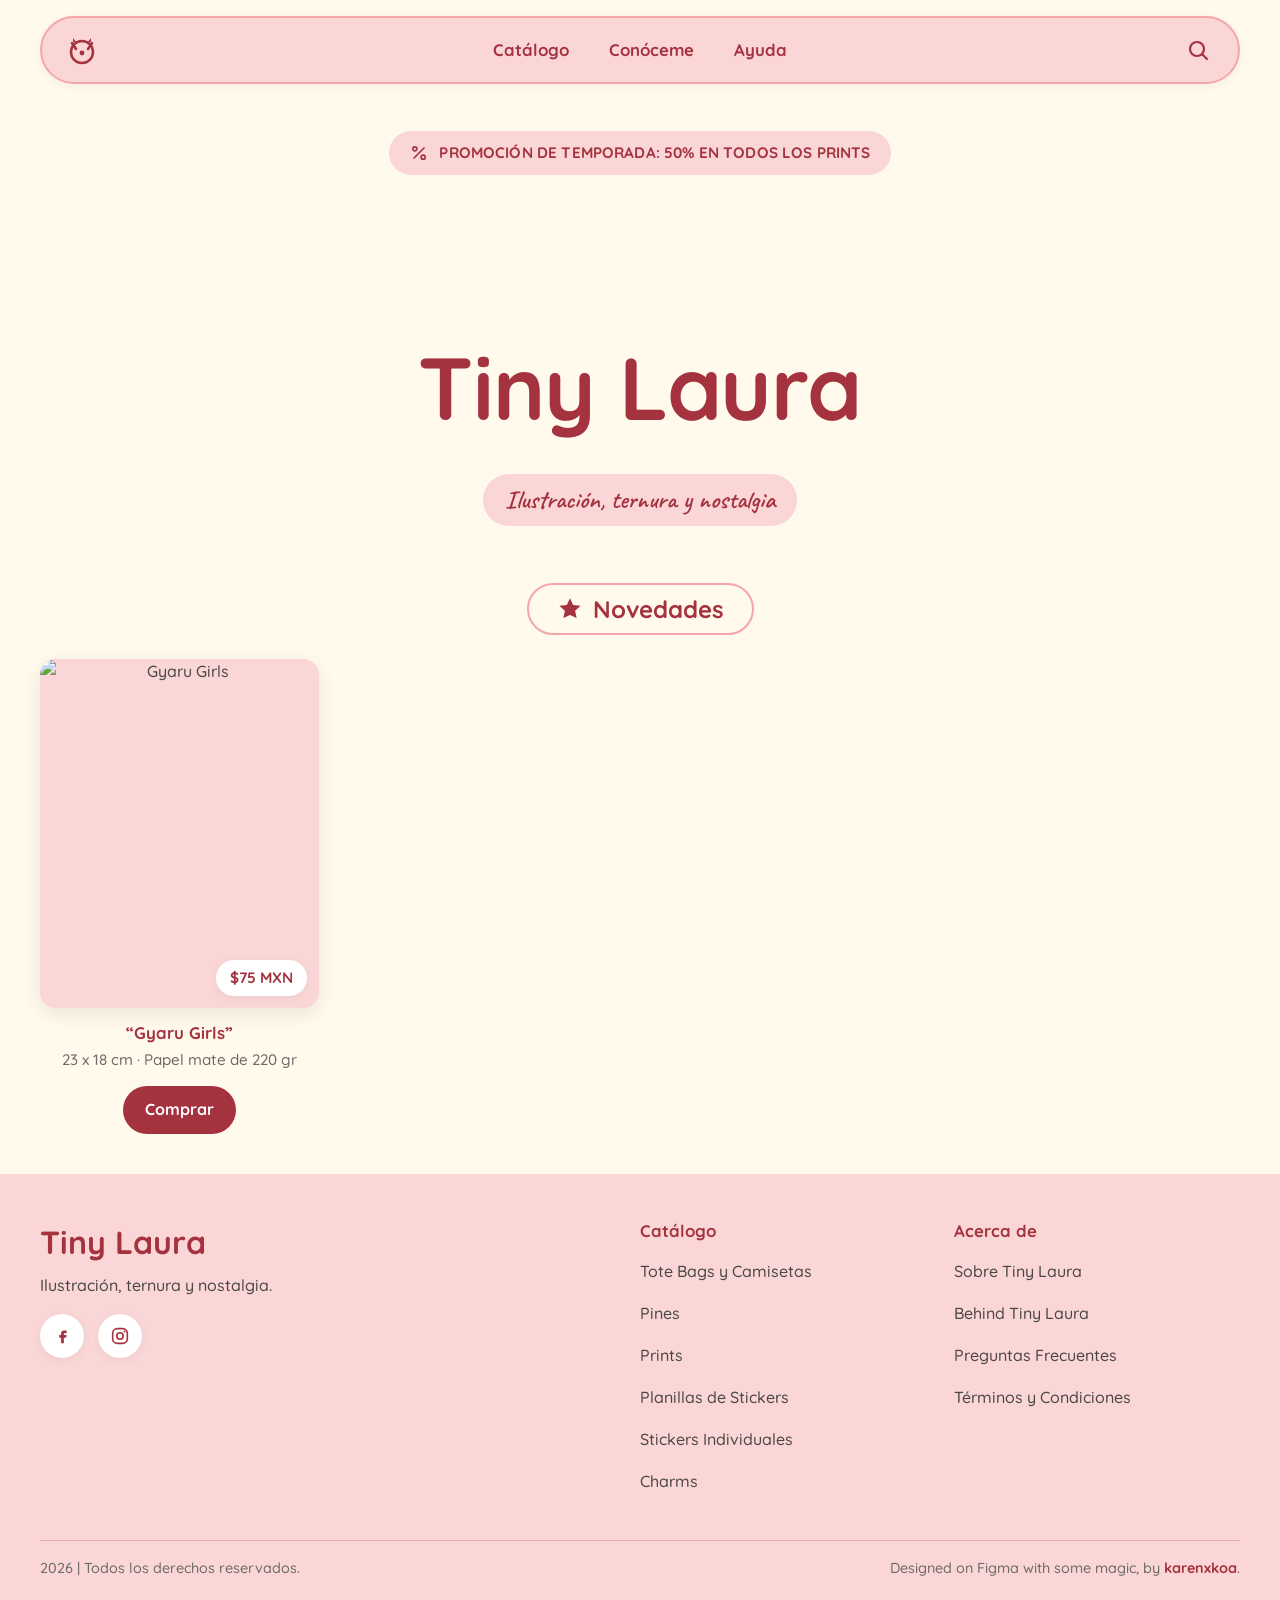
==== commit 8a7a3961: "Eliminada integración con Stripe (Worker, secrets, panel admin) Prepara el proyecto para el nuevo fl" ====
--- a/index.html
+++ b/index.html
@@ -70,7 +70,6 @@
         <p class="wordmark">Tiny Laura</p>
         <p>Ilustración, ternura y nostalgia.</p>
         <div class="footer-social">
-          <a href="https://ko-fi.com/tinylaura" aria-label="Ko-fi"><svg viewBox="0 0 24 24" fill="none" aria-hidden="true"><path d="M4 6h13v6a4 4 0 01-4 4H8a4 4 0 01-4-4V6z" stroke="currentColor" stroke-width="1.8"/><path d="M17 8h2.2a2.2 2.2 0 010 4.4H17" stroke="currentColor" stroke-width="1.8"/></svg></a>
           <a href="https://facebook.com/tinylaura" aria-label="Facebook"><svg viewBox="0 0 24 24" fill="currentColor" aria-hidden="true"><path d="M14 9h3V6h-3c-1.7 0-3 1.3-3 3v2H9v3h2v6h3v-6h2.5l.5-3H14V9.5c0-.3.2-.5.5-.5z"/></svg></a>
           <a href="https://instagram.com/tiny.laura_" aria-label="Instagram"><svg viewBox="0 0 24 24" fill="none" aria-hidden="true"><rect x="4" y="4" width="16" height="16" rx="5" stroke="currentColor" stroke-width="1.8"/><circle cx="12" cy="12" r="3.5" stroke="currentColor" stroke-width="1.8"/><circle cx="17" cy="7" r="1.1" fill="currentColor"/></svg></a>
         </div>
@@ -110,14 +109,16 @@
     <li><a href="conoceme.html"><svg viewBox="0 0 24 24" fill="none" aria-hidden="true"><circle cx="12" cy="8" r="4" stroke="currentColor" stroke-width="2"/><path d="M4 20c0-4 3.6-6 8-6s8 2 8 6" stroke="currentColor" stroke-width="2" stroke-linecap="round"/></svg><span>Sobre mí</span></a></li>
   </ul>
 </nav>
-<div class="modal-backdrop" id="kofi-modal" hidden>
-  <div class="modal" role="dialog" aria-modal="true" aria-labelledby="kofi-title" aria-describedby="kofi-desc">
-    <div class="modal-icon" aria-hidden="true"><svg viewBox="0 0 24 24" width="28" height="28" fill="none"><path d="M4 6h13v6a4 4 0 01-4 4H8a4 4 0 01-4-4V6z" stroke="currentColor" stroke-width="1.8"/><path d="M17 8h2.2a2.2 2.2 0 010 4.4H17" stroke="currentColor" stroke-width="1.8"/></svg></div>
-    <h2 id="kofi-title">Ir a la tienda</h2>
-    <p id="kofi-desc">Serás redirigidx a la tienda en Ko-fi para completar tu compra.</p>
+<div class="modal-backdrop" id="compra-modal" hidden>
+  <div class="modal" role="dialog" aria-modal="true" aria-labelledby="compra-title" aria-describedby="compra-desc">
+    <div class="modal-icon" aria-hidden="true"><svg viewBox="0 0 24 24" width="28" height="28" fill="none"><rect x="4" y="4" width="16" height="16" rx="5" stroke="currentColor" stroke-width="1.8"/><circle cx="12" cy="12" r="3.5" stroke="currentColor" stroke-width="1.8"/><circle cx="17" cy="7" r="1.1" fill="currentColor"/></svg></div>
+    <h2 id="compra-title">Cerremos tu compra por Instagram</h2>
+    <p id="compra-desc">Te llevaremos a nuestro chat de Instagram (@tiny.laura_). Ya copiamos un mensaje con los datos de tu producto — solo pégalo y envíalo.</p>
+    <pre class="modal-preview" data-compra-preview></pre>
+    <p class="modal-status" data-compra-status aria-live="polite"></p>
     <div class="modal-actions">
-      <a class="btn-kofi" data-kofi-go href="https://ko-fi.com/tinylaura" target="_blank" rel="noopener">Ir a Ko-fi</a>
-      <button class="btn-ghost" data-kofi-stay type="button">Permanecer aquí</button>
+      <button class="btn-comprar" data-compra-go type="button">Ir a Instagram</button>
+      <button class="btn-ghost" data-compra-stay type="button">Permanecer aquí</button>
     </div>
   </div>
 </div>
--- a/styles.css
+++ b/styles.css
@@ -195,7 +195,7 @@
 }
 .cat-pill:hover{ background:rgba(165,50,63,.06); }
 .cat-pill[aria-pressed="true"],
-.cat-pill.is-active{ background:var(--pink); color:#fff; border-color:var(--pink); }
+.cat-pill.is-active{ background:var(--coral); color:#fff; border-color:var(--coral); }
 
 /* =========================================================
    GRID + PRODUCT CARD
@@ -224,7 +224,7 @@
   margin:12px 0 2px; font-weight:700; color:var(--coral); font-size:1.05rem;
 }
 .product-meta{ color:var(--text-soft); font-size:.95rem; margin:0; }
-.product-card .btn-kofi{ margin-top:14px; }
+.product-card .btn-comprar{ margin-top:14px; }
 
 /* Variante "Behind Tiny Laura" (galería sin precio/CTA) */
 .gallery-grid{
@@ -245,15 +245,15 @@
 /* =========================================================
    BOTONES
    ========================================================= */
-.btn-kofi{
+.btn-comprar{
   display:inline-flex; align-items:center; justify-content:center; gap:10px;
   min-height:48px; padding:0 22px;
   background:var(--coral); color:#fff; font-weight:700; font-size:1rem;
   border:0; border-radius:var(--r-pill); width:100%;
   transition:background .15s ease;
 }
-.btn-kofi:hover{ background:var(--coral-ink); }
-.btn-kofi svg{ width:22px; height:22px; }
+.btn-comprar:hover{ background:var(--coral-ink); }
+.btn-comprar svg{ width:22px; height:22px; }
 
 .btn-ghost{
   display:inline-flex; align-items:center; justify-content:center;
@@ -271,7 +271,8 @@
 }
 .polaroid{
   background:#fff; padding:16px 16px 44px; border-radius:6px;
-  box-shadow:var(--shadow-card); max-width:420px; margin-inline:auto; width:100%;
+  box-shadow:var(--shadow-card); max-width:420px; margin:24px auto; width:100%;
+  transform:rotate(-8deg);
 }
 .polaroid .photo{ aspect-ratio:4/5; background:var(--ink); border-radius:2px; }
 .about-bio{
@@ -366,6 +367,7 @@
 .footer-col a{
   color:var(--text); display:inline-flex; align-items:center; min-height:32px;
 }
+.footer-col a:visited{ color:var(--text); }
 .footer-col a:hover{ color:var(--coral); }
 .footer-bottom{
   border-top:1px solid rgba(165,50,63,.25); margin-top:32px; padding-top:16px;
@@ -375,7 +377,7 @@
 .footer-bottom strong{ color:var(--coral); font-weight:700; }
 
 /* =========================================================
-   MODAL DE REDIRECCIÓN A KO-FI
+   MODAL DE REDIRECCIÓN AL DM DE INSTAGRAM
    ========================================================= */
 .modal-backdrop{
   position:fixed; inset:0; background:rgba(51,47,44,.5);
@@ -394,7 +396,7 @@
 .modal h2{ color:var(--coral); font-size:1.35rem; margin:0 0 8px; }
 .modal p{ color:var(--text); margin:0 0 24px; }
 .modal-actions{ display:flex; flex-direction:column; gap:12px; }
-.modal-actions .btn-kofi,
+.modal-actions .btn-comprar,
 .modal-actions .btn-ghost{ width:100%; }
 
 /* =========================================================
@@ -424,7 +426,7 @@
 .bottom-nav a:hover,
 .bottom-nav button:hover{ background:rgba(165,50,63,.08); }
 /* Marca la sección activa: "page" en la propia página, "true" en sus subpáginas */
-.bottom-nav a[aria-current]{ background:var(--pink); color:#fff; }
+.bottom-nav a[aria-current]{ background:var(--coral); color:#fff; }
 
 /* Respeta reduce-motion */
 @media (prefers-reduced-motion:reduce){
@@ -445,7 +447,7 @@
   .navbar{ display:none; }             /* píldora superior completa oculta: logo, links e icono de búsqueda */
   .site-header{ padding:8px 0 0; }     /* sin la píldora arriba, el header casi no ocupa alto */
   .bottom-nav{ display:flex; }         /* píldora inferior visible en móvil */
-  body{ padding-bottom:96px; }         /* deja aire para que el bottom nav no tape el footer */
+  .site-footer{ padding-bottom:120px; } /* deja aire para que el bottom nav no tape el footer, sin dejar hueco del fondo del body */
   html{ scroll-padding-bottom:104px; } /* evita que el bottom nav fijo oculte el elemento con foco */
 
   /* El buscador ya sólo se abre desde la píldora inferior: flota justo encima de ella */
@@ -466,7 +468,7 @@
 @media (min-width:768px){
   /* En móvil el CTA va a todo el ancho (mejor target); de tablet en adelante se
      ajusta al contenido y queda centrado, como en los mockups. */
-  .product-card .btn-kofi{ width:auto; }
+  .product-card .btn-comprar{ width:auto; }
   .product-grid{ grid-template-columns:repeat(3,1fr); }
   .gallery-grid{ grid-template-columns:repeat(4,1fr); }
   .about-grid{ grid-template-columns:1fr 1fr; align-items:stretch; }
@@ -474,7 +476,7 @@
   .pd-grid{ grid-template-columns:1fr 1fr; align-items:start; }
   .pd-media{ margin:0; }
   .modal-actions{ flex-direction:row-reverse; justify-content:center; }
-  .modal-actions .btn-kofi,
+  .modal-actions .btn-comprar,
   .modal-actions .btn-ghost{ width:auto; }
 }
 
